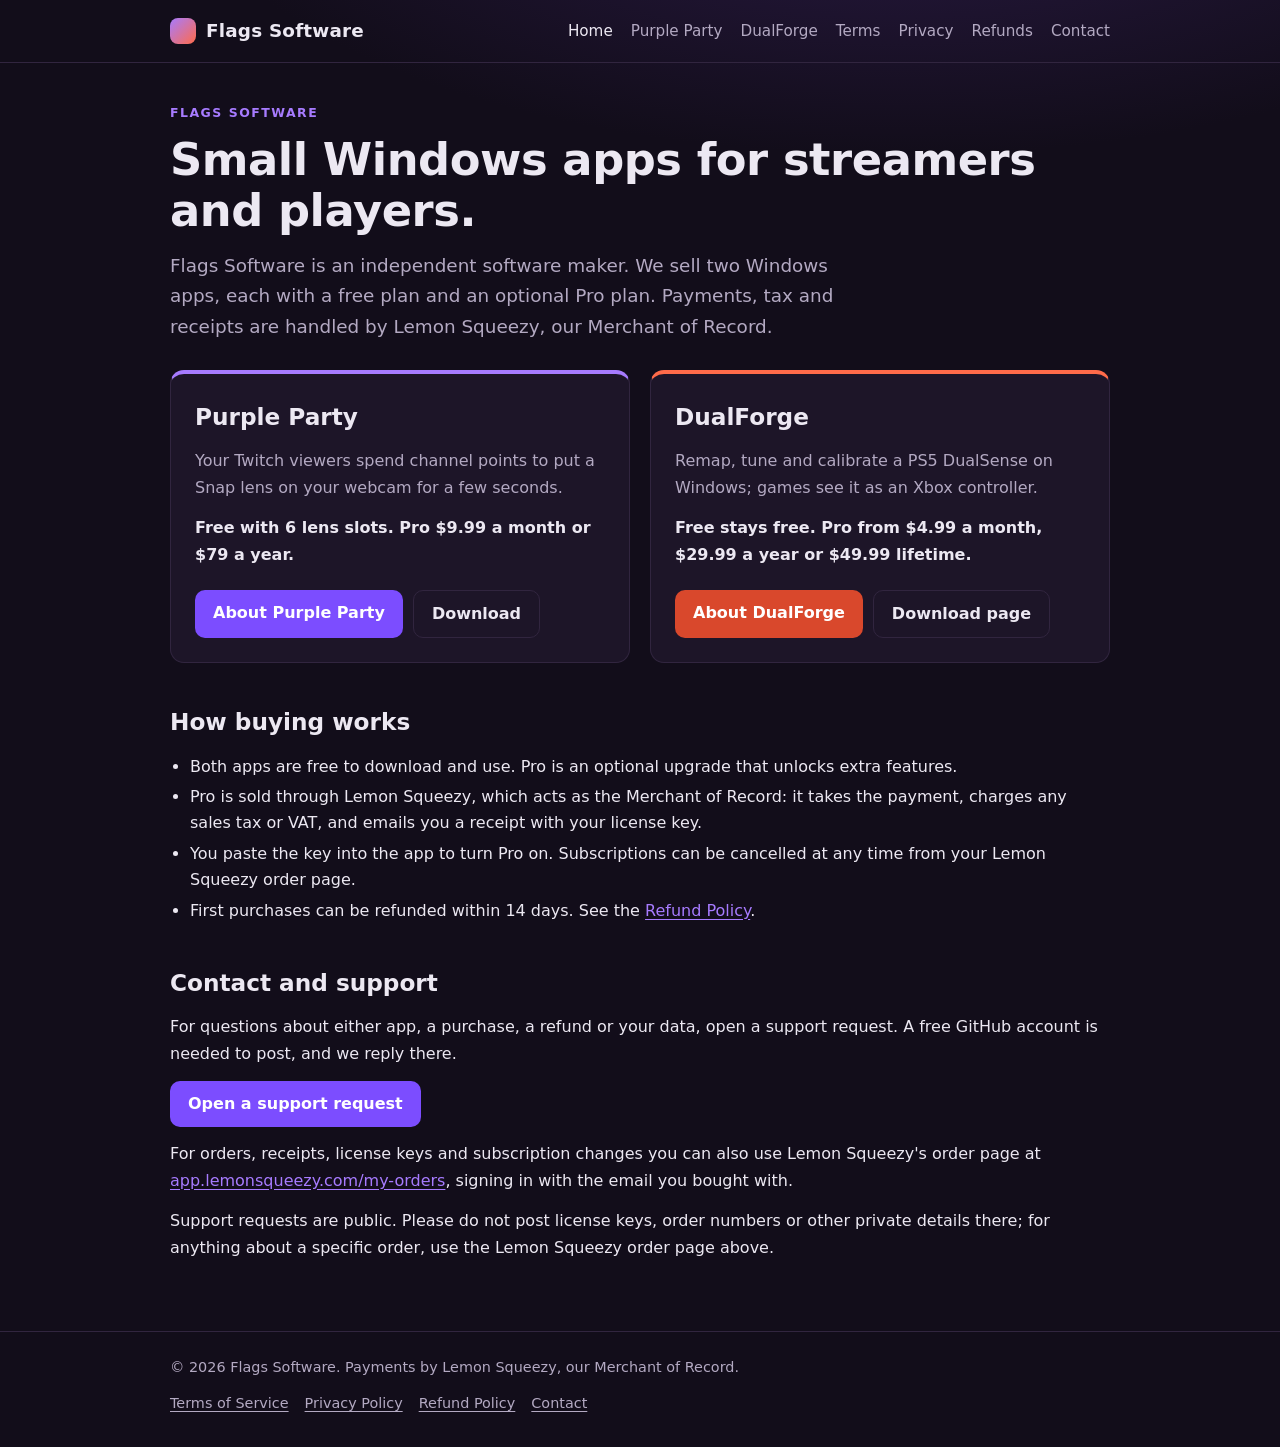
==== index.html @ 7fef6f69 "Flags Software store site: home, Purple Party, DualForge, terms, privacy, refund Co-Authored-By: Cla" ====
<!doctype html>
<html lang="en">
<head>
<meta charset="utf-8">
<meta name="viewport" content="width=device-width, initial-scale=1">
<title>Flags Software: Purple Party and DualForge</title>
<meta name="description" content="Flags Software makes Purple Party, Snap lenses your Twitch viewers trigger with channel points, and DualForge, PS5 DualSense tuning for Windows.">
<meta name="theme-color" content="#120d1a">
<link rel="icon" href="data:image/svg+xml,%3Csvg xmlns='http://www.w3.org/2000/svg' viewBox='0 0 32 32'%3E%3Cdefs%3E%3ClinearGradient id='g' x1='0' y1='0' x2='1' y2='1'%3E%3Cstop offset='0' stop-color='%23a77bff'/%3E%3Cstop offset='1' stop-color='%23ff6b4a'/%3E%3C/linearGradient%3E%3C/defs%3E%3Crect width='32' height='32' rx='8' fill='url(%23g)'/%3E%3C/svg%3E">
<link rel="stylesheet" href="style.css">
</head>
<body>
<a class="skip" href="#main">Skip to content</a>
<header class="top"><div class="wrap">
<a class="brand" href=""><span class="brand-mark" aria-hidden="true"></span>Flags Software</a>
<nav class="main" aria-label="Site"><a href="" aria-current="page">Home</a><a href="purple-party/">Purple Party</a><a href="dualforge/">DualForge</a><a href="terms/">Terms</a><a href="privacy/">Privacy</a><a href="refund/">Refunds</a><a href="#contact">Contact</a></nav>
</div></header>
<main id="main"><div class="wrap">
<p class="eyebrow">Flags Software</p>
<h1>Small Windows apps for streamers and players.</h1>
<p class="lead">Flags Software is an independent software maker. We sell two Windows apps, each with a free plan and an optional Pro plan. Payments, tax and receipts are handled by Lemon Squeezy, our Merchant of Record.</p>

<div class="cards">
  <section class="card pp" aria-labelledby="pp-title">
    <h2 id="pp-title">Purple Party</h2>
    <p>Your Twitch viewers spend channel points to put a Snap lens on your webcam for a few seconds.</p>
    <p class="price">Free with 6 lens slots. Pro $9.99 a month or $79 a year.</p>
    <div class="actions">
      <a class="btn" href="purple-party/">About Purple Party</a>
      <a class="btn ghost" href="https://github.com/etffmc-crypto/PurpleParty-releases/releases/latest">Download</a>
    </div>
  </section>
  <section class="card df" aria-labelledby="df-title">
    <h2 id="df-title">DualForge</h2>
    <p>Remap, tune and calibrate a PS5 DualSense on Windows; games see it as an Xbox controller.</p>
    <p class="price">Free stays free. Pro from $4.99 a month, $29.99 a year or $49.99 lifetime.</p>
    <div class="actions">
      <a class="btn df" href="dualforge/">About DualForge</a>
      <a class="btn ghost" href="https://etffmc-crypto.github.io/dualforge/">Download page</a>
    </div>
  </section>
</div>

<h2>How buying works</h2>
<ul>
  <li>Both apps are free to download and use. Pro is an optional upgrade that unlocks extra features.</li>
  <li>Pro is sold through Lemon Squeezy, which acts as the Merchant of Record: it takes the payment, charges any sales tax or VAT, and emails you a receipt with your license key.</li>
  <li>You paste the key into the app to turn Pro on. Subscriptions can be cancelled at any time from your Lemon Squeezy order page.</li>
  <li>First purchases can be refunded within 14 days. See the <a href="refund/">Refund Policy</a>.</li>
</ul>

<h2 id="contact">Contact and support</h2>
<p>For questions about either app, a purchase, a refund or your data, open a support request. A free GitHub account is needed to post, and we reply there.</p>
<p><a class="btn" href="https://github.com/etffmc-crypto/store/issues/new">Open a support request</a></p>
<p>For orders, receipts, license keys and subscription changes you can also use Lemon Squeezy's order page at <a href="https://app.lemonsqueezy.com/my-orders">app.lemonsqueezy.com/my-orders</a>, signing in with the email you bought with.</p>
<p>Support requests are public. Please do not post license keys, order numbers or other private details there; for anything about a specific order, use the Lemon Squeezy order page above.</p>
</div></main>
<footer><div class="wrap">
<span>&copy; 2026 Flags Software. Payments by Lemon Squeezy, our Merchant of Record.</span>
<nav aria-label="Legal">
<a href="terms/">Terms of Service</a>
<a href="privacy/">Privacy Policy</a>
<a href="refund/">Refund Policy</a>
<a href="#contact">Contact</a>
</nav>
</div></footer>
</body>
</html>
---- style.css ----
:root {
  --bg: #120d1a;
  --panel: #1d1528;
  --line: #31253f;
  --text: #ece8f2;
  --muted: #b3a9c2;
  --accent: #a77bff;
  --accent-2: #7c4dff;
  --df: #ff6b4a;
  --radius: 14px;
  color-scheme: dark;
}

* { box-sizing: border-box; }

html { -webkit-text-size-adjust: 100%; }

body {
  margin: 0;
  background: radial-gradient(1200px 500px at 70% -10%, #2a1a45 0%, var(--bg) 60%) no-repeat, var(--bg);
  color: var(--text);
  font: 16px/1.65 system-ui, -apple-system, "Segoe UI", Roboto, "Helvetica Neue", Arial, sans-serif;
}

a { color: var(--accent); text-underline-offset: 3px; }
a:hover { color: #c7a8ff; }

.skip { position: absolute; left: -999px; }
.skip:focus { left: 12px; top: 12px; background: var(--panel); padding: 8px 12px; border-radius: 8px; z-index: 10; }

.wrap { max-width: 980px; margin: 0 auto; padding: 0 20px; }

header.top { border-bottom: 1px solid var(--line); }
header.top .wrap { display: flex; align-items: center; justify-content: space-between; gap: 16px; flex-wrap: wrap; padding-top: 16px; padding-bottom: 16px; }
.brand { font-weight: 700; font-size: 1.15rem; color: var(--text); text-decoration: none; letter-spacing: .01em; display: inline-flex; align-items: center; gap: 10px; }
.brand-mark { width: 26px; height: 26px; border-radius: 8px; background: linear-gradient(135deg, var(--accent), var(--df)); display: inline-block; }
nav.main { display: flex; gap: 6px 18px; flex-wrap: wrap; }
nav.main a { color: var(--muted); text-decoration: none; font-size: .95rem; }
nav.main a:hover, nav.main a[aria-current="page"] { color: var(--text); }

main { padding: 40px 0 56px; }

h1 { font-size: clamp(1.9rem, 4.5vw, 2.8rem); line-height: 1.15; margin: 0 0 14px; letter-spacing: -.01em; }
h2 { font-size: 1.45rem; margin: 40px 0 12px; }
h3 { font-size: 1.1rem; margin: 24px 0 8px; }
p { margin: 0 0 14px; }
.lead { font-size: 1.15rem; color: var(--muted); max-width: 680px; }
.eyebrow { text-transform: uppercase; letter-spacing: .12em; font-size: .78rem; color: var(--accent); font-weight: 600; margin-bottom: 10px; }

.cards { display: grid; grid-template-columns: repeat(auto-fit, minmax(280px, 1fr)); gap: 20px; margin-top: 28px; }
.card { background: var(--panel); border: 1px solid var(--line); border-radius: var(--radius); padding: 24px; display: flex; flex-direction: column; }
.card h2 { margin-top: 0; }
.card p { color: var(--muted); }
.card .price { color: var(--text); font-weight: 600; }
.card .actions { margin-top: auto; padding-top: 8px; display: flex; gap: 10px; flex-wrap: wrap; }
.card.pp { border-top: 4px solid var(--accent); }
.card.df { border-top: 4px solid var(--df); }

.btn { display: inline-block; padding: 10px 18px; border-radius: 10px; background: var(--accent-2); color: #fff; font-weight: 600; text-decoration: none; }
.btn:hover { background: #8f66ff; color: #fff; }
.btn.ghost { background: transparent; border: 1px solid var(--line); color: var(--text); }
.btn.ghost:hover { border-color: var(--accent); }
.btn.df { background: #d9482c; }
.btn.df:hover { background: #ec5a3d; }

.table-wrap { overflow-x: auto; margin: 12px 0 8px; border: 1px solid var(--line); border-radius: var(--radius); }
table { border-collapse: collapse; width: 100%; min-width: 480px; background: var(--panel); }
th, td { text-align: left; padding: 11px 14px; border-bottom: 1px solid var(--line); vertical-align: top; }
th { font-size: .9rem; color: var(--muted); font-weight: 600; }
thead th { color: var(--text); background: #251b33; }
tr:last-child td, tr:last-child th { border-bottom: 0; }

.prices { display: grid; grid-template-columns: repeat(auto-fit, minmax(170px, 1fr)); gap: 14px; margin: 14px 0; }
.price-box { background: var(--panel); border: 1px solid var(--line); border-radius: var(--radius); padding: 18px; }
.price-box .amt { font-size: 1.6rem; font-weight: 700; }
.price-box .per { color: var(--muted); font-size: .92rem; }

.notice { background: #2a1d17; border: 1px solid #6b3a26; border-left: 4px solid var(--df); border-radius: 10px; padding: 16px 18px; margin: 20px 0; }
.notice strong { color: #ffd2c4; }
.info { background: #1f1830; border: 1px solid var(--line); border-left: 4px solid var(--accent); border-radius: 10px; padding: 16px 18px; margin: 20px 0; }

figure { margin: 18px 0; }
figure img { max-width: 100%; height: auto; border-radius: 10px; border: 1px solid var(--line); display: block; }
figcaption { color: var(--muted); font-size: .9rem; margin-top: 8px; }

ul { padding-left: 1.25rem; margin: 0 0 14px; }
li { margin: 4px 0; }

.legal { max-width: 760px; }
.legal h2 { font-size: 1.2rem; margin-top: 32px; }
.legal .meta { color: var(--muted); font-size: .95rem; }

footer { border-top: 1px solid var(--line); color: var(--muted); font-size: .9rem; }
footer .wrap { padding-top: 24px; padding-bottom: 32px; display: flex; justify-content: space-between; gap: 12px 24px; flex-wrap: wrap; }
footer nav { display: flex; gap: 6px 16px; flex-wrap: wrap; }
footer a { color: var(--muted); }

@media (max-width: 560px) {
  main { padding-top: 28px; }
  .card { padding: 20px; }
  table { min-width: 0; font-size: .9rem; }
  th, td { padding: 9px 8px; }
  tbody th { width: 42%; }
}
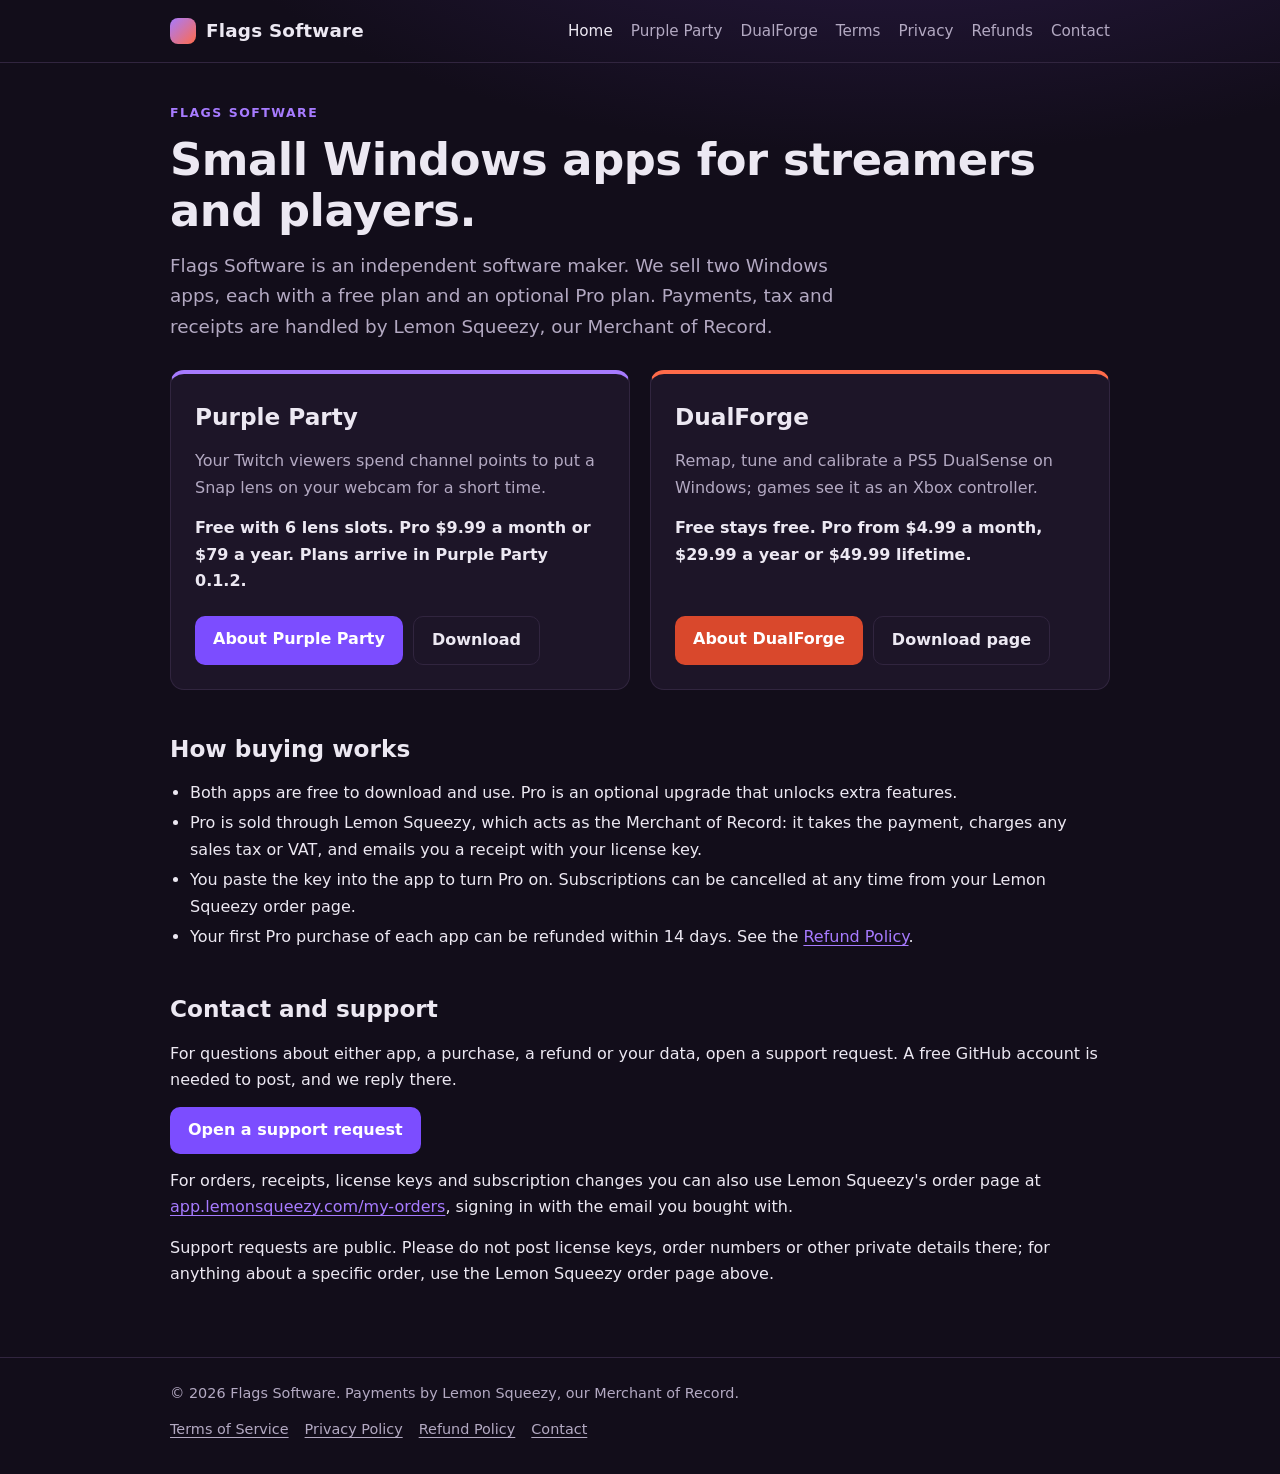
==== commit 43e380e3: "Apply fact-check fixes (two passes) Co-Authored-By: Claude Opus 5.5 <noreply@anthropic.com>" ====
--- a/index.html
+++ b/index.html
@@ -23,8 +23,8 @@
 <div class="cards">
   <section class="card pp" aria-labelledby="pp-title">
     <h2 id="pp-title">Purple Party</h2>
-    <p>Your Twitch viewers spend channel points to put a Snap lens on your webcam for a few seconds.</p>
-    <p class="price">Free with 6 lens slots. Pro $9.99 a month or $79 a year.</p>
+    <p>Your Twitch viewers spend channel points to put a Snap lens on your webcam for a short time.</p>
+    <p class="price">Free with 6 lens slots. Pro $9.99 a month or $79 a year. Plans arrive in Purple Party 0.1.2.</p>
     <div class="actions">
       <a class="btn" href="purple-party/">About Purple Party</a>
       <a class="btn ghost" href="https://github.com/etffmc-crypto/PurpleParty-releases/releases/latest">Download</a>
@@ -46,7 +46,7 @@
   <li>Both apps are free to download and use. Pro is an optional upgrade that unlocks extra features.</li>
   <li>Pro is sold through Lemon Squeezy, which acts as the Merchant of Record: it takes the payment, charges any sales tax or VAT, and emails you a receipt with your license key.</li>
   <li>You paste the key into the app to turn Pro on. Subscriptions can be cancelled at any time from your Lemon Squeezy order page.</li>
-  <li>First purchases can be refunded within 14 days. See the <a href="refund/">Refund Policy</a>.</li>
+  <li>Your first Pro purchase of each app can be refunded within 14 days. See the <a href="refund/">Refund Policy</a>.</li>
 </ul>
 
 <h2 id="contact">Contact and support</h2>
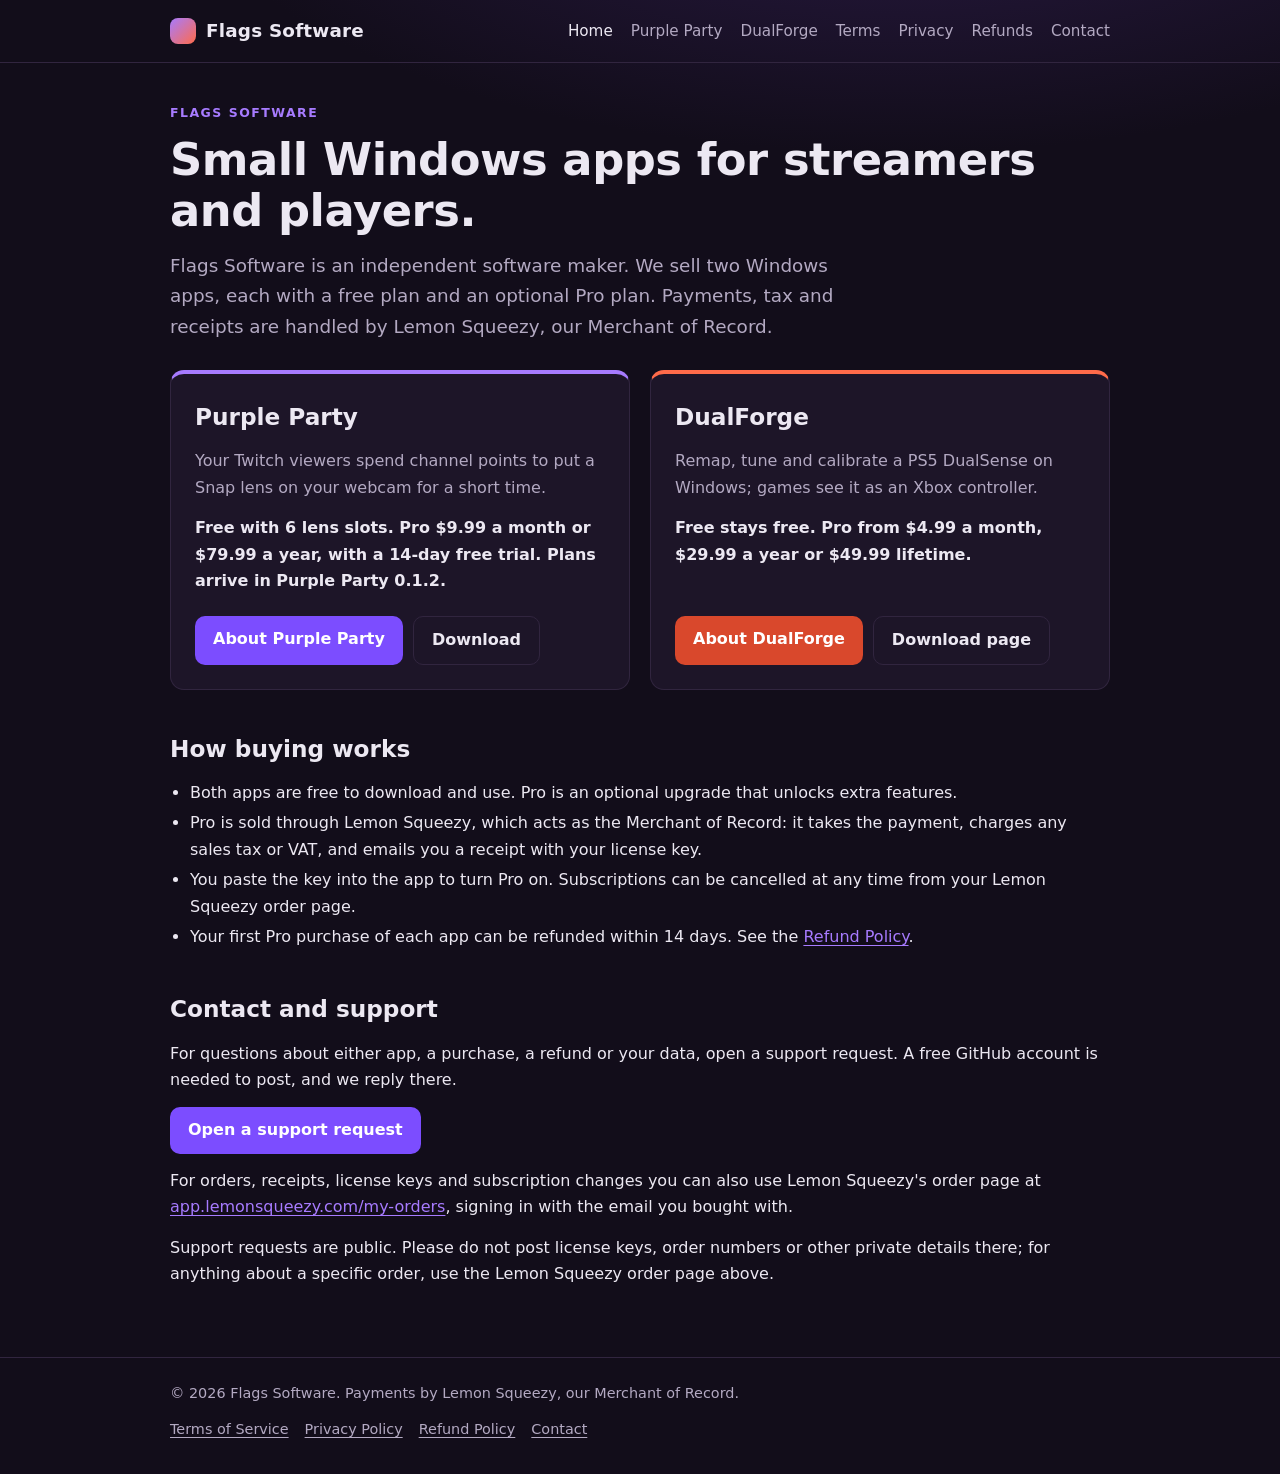
==== commit 79a9ece8: "Purple Party yearly Pro is $79.99 with a 14-day free trial (Ethan, 2026-10-16 8:36 PM) Refund window" ====
--- a/index.html
+++ b/index.html
@@ -24,7 +24,7 @@
   <section class="card pp" aria-labelledby="pp-title">
     <h2 id="pp-title">Purple Party</h2>
     <p>Your Twitch viewers spend channel points to put a Snap lens on your webcam for a short time.</p>
-    <p class="price">Free with 6 lens slots. Pro $9.99 a month or $79 a year. Plans arrive in Purple Party 0.1.2.</p>
+    <p class="price">Free with 6 lens slots. Pro $9.99 a month or $79.99 a year, with a 14-day free trial. Plans arrive in Purple Party 0.1.2.</p>
     <div class="actions">
       <a class="btn" href="purple-party/">About Purple Party</a>
       <a class="btn ghost" href="https://github.com/etffmc-crypto/PurpleParty-releases/releases/latest">Download</a>
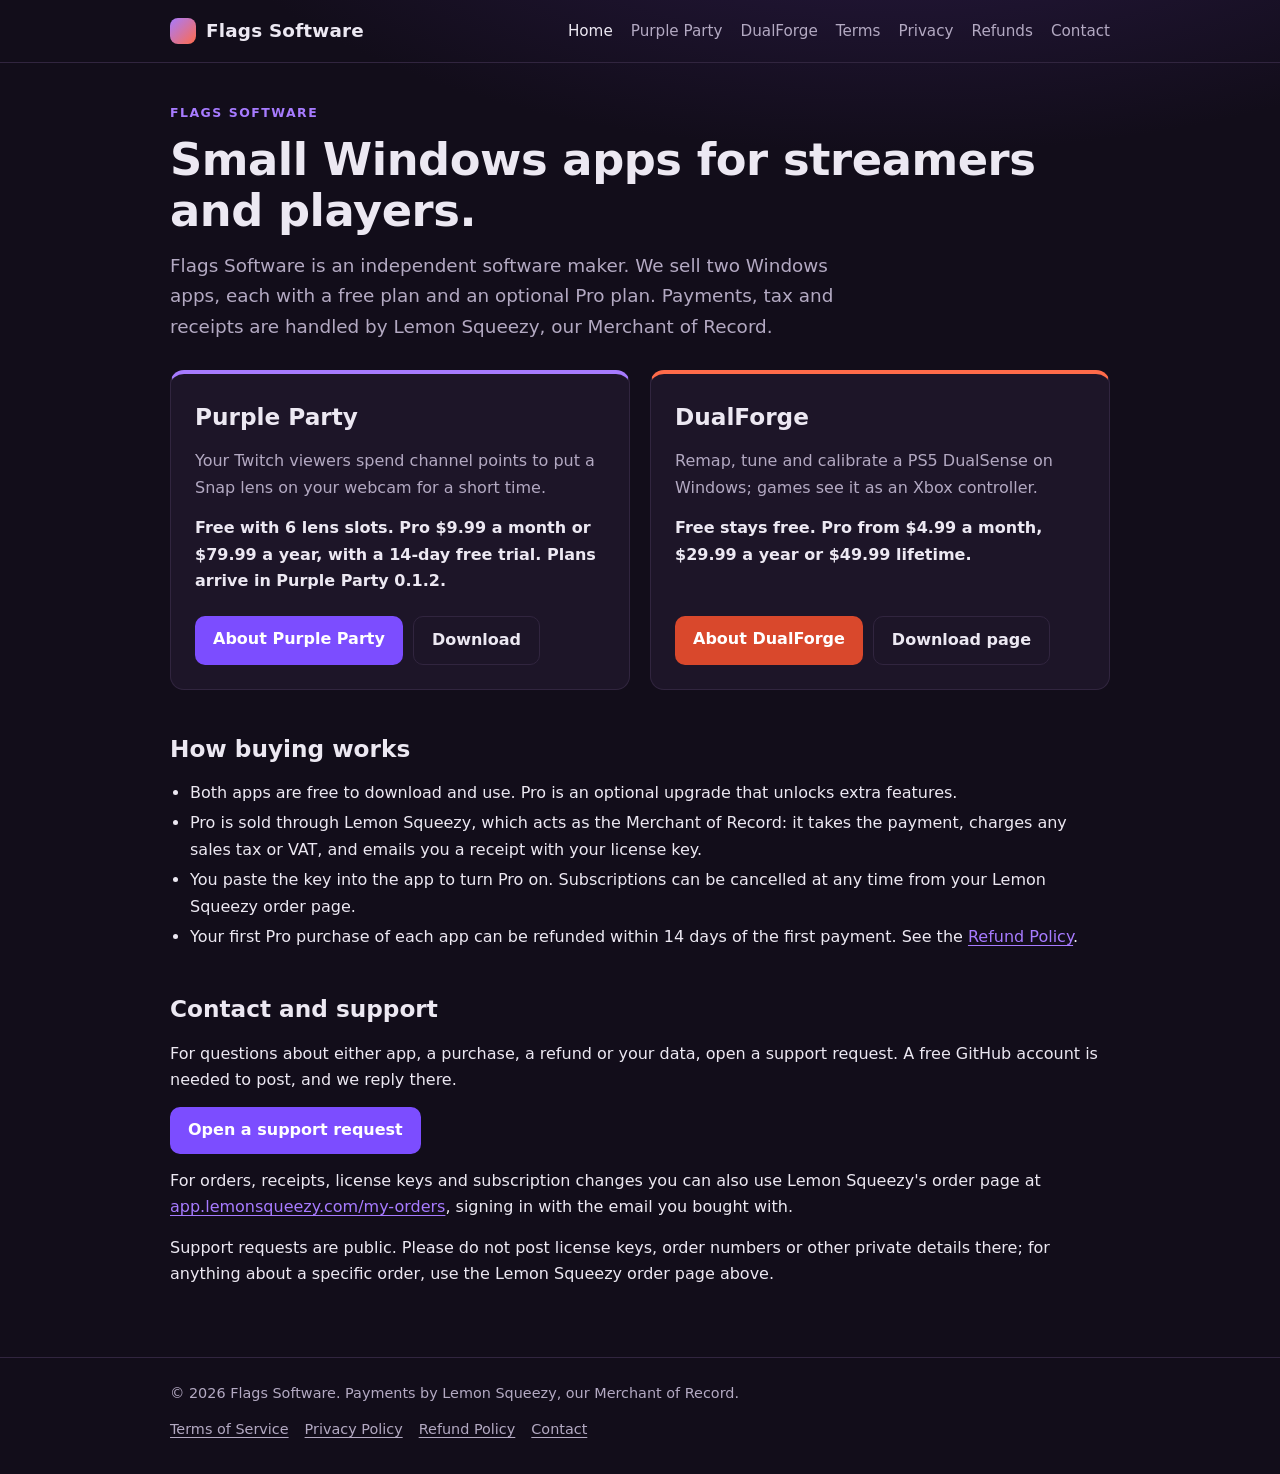
==== commit 1b3fffd9: "Home: refund window counts from the first payment Co-Authored-By: Claude Opus 5.5 <noreply@anthropic" ====
--- a/index.html
+++ b/index.html
@@ -46,7 +46,7 @@
   <li>Both apps are free to download and use. Pro is an optional upgrade that unlocks extra features.</li>
   <li>Pro is sold through Lemon Squeezy, which acts as the Merchant of Record: it takes the payment, charges any sales tax or VAT, and emails you a receipt with your license key.</li>
   <li>You paste the key into the app to turn Pro on. Subscriptions can be cancelled at any time from your Lemon Squeezy order page.</li>
-  <li>Your first Pro purchase of each app can be refunded within 14 days. See the <a href="refund/">Refund Policy</a>.</li>
+  <li>Your first Pro purchase of each app can be refunded within 14 days of the first payment. See the <a href="refund/">Refund Policy</a>.</li>
 </ul>
 
 <h2 id="contact">Contact and support</h2>
